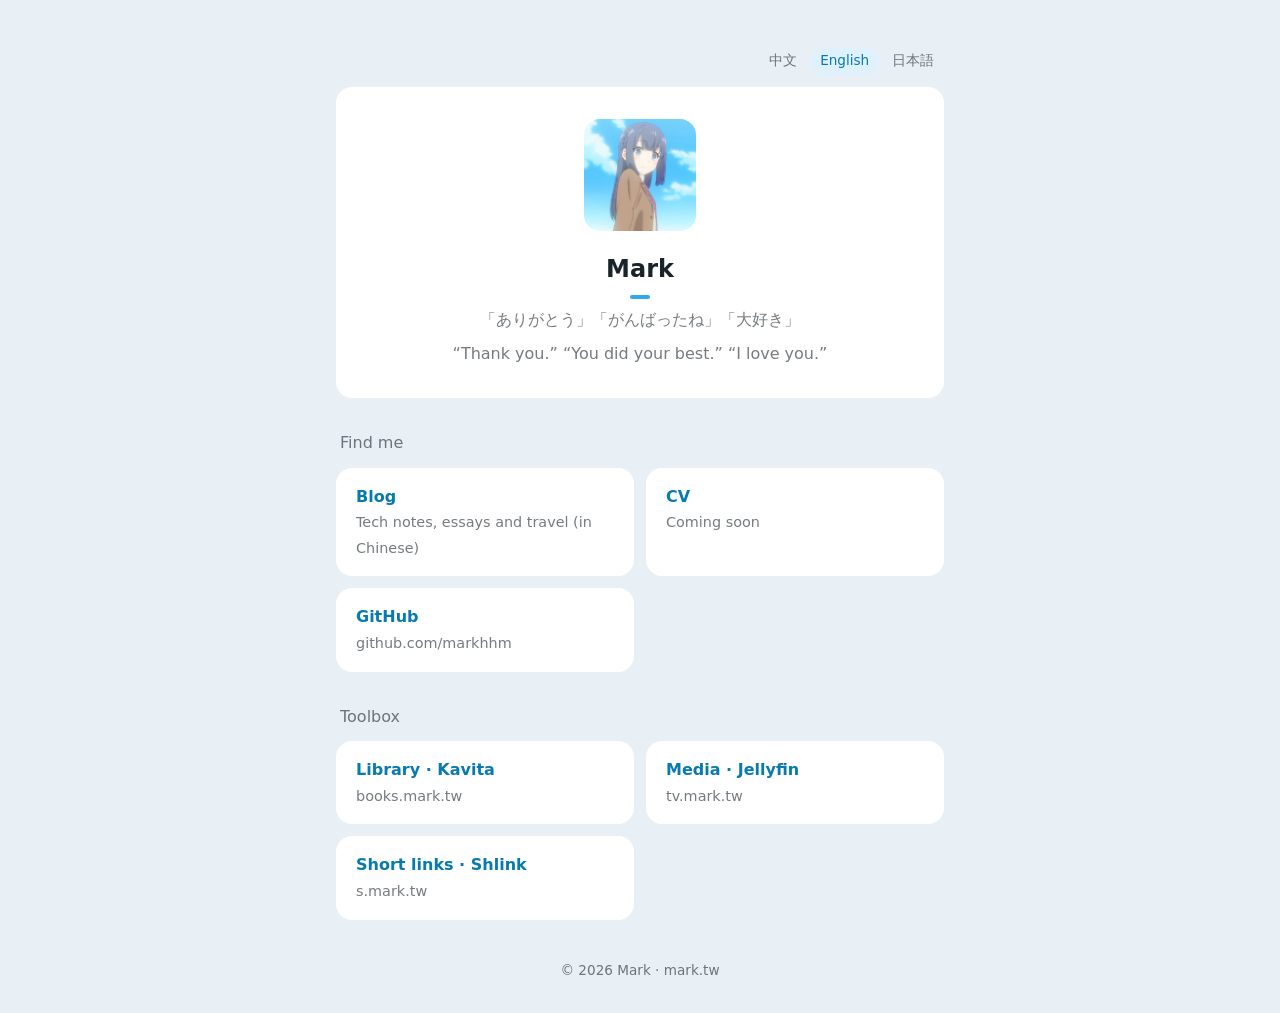
==== index.html @ 5f581c16 "Bio: Shoko's three favorite phrases Co-Authored-By: Claude Opus 5.5 (1M context) <noreply@anthropic." ====
<!doctype html>
<html lang="zh-TW">
<head>
  <meta charset="utf-8">
  <meta name="viewport" content="width=device-width, initial-scale=1">
  <title>Mark</title>
  <meta name="description" content="Mark 的個人頁面：部落格、履歷和工具箱。">
  <link rel="alternate" hreflang="zh-TW" href="https://mark.tw/">
  <link rel="alternate" hreflang="en" href="https://mark.tw/en/">
  <link rel="alternate" hreflang="ja" href="https://mark.tw/ja/">
  <link rel="icon" href="/avatar.png">
  <link rel="stylesheet" href="/style.css">
  <script>
    (function () {
      var saved = null;
      try { saved = localStorage.getItem("lang"); } catch (e) {}
      if (saved) { if (saved !== "zh") location.replace("/" + saved + "/"); return; }
      var l = (navigator.languages && navigator.languages[0] || navigator.language || "").toLowerCase();
      if (l.indexOf("ja") === 0) location.replace("/ja/");
      else if (l && l.indexOf("zh") !== 0) location.replace("/en/");
    })();
  </script>
</head>
<body>
  <main>
    <nav class="lang" aria-label="Language"><a href="/" hreflang="zh-TW" lang="zh-TW" data-lang="zh" aria-current="true">中文</a><a href="/en/" hreflang="en" lang="en" data-lang="en">English</a><a href="/ja/" hreflang="ja" lang="ja" data-lang="ja">日本語</a></nav>
    <section class="profile">
      <img src="/avatar.png" alt="Mark 的頭像" width="112" height="112">
      <h1>Mark</h1>
      <p lang="ja">「ありがとう」「がんばったね」「大好き」</p>
      <p>「謝謝你」「你已經盡力了」「最喜歡你了」</p>
    </section>

    <h2>我在這裡</h2>
    <div class="grid">
      <a class="card" href="https://blog.mark.tw/">
        <strong>部落格 Blog</strong>
        <span>技術筆記、心情隨筆、旅行紀錄</span>
      </a>
      <a class="card" href="/cv/">
        <strong>履歷 CV</strong>
        <span>整理中</span>
      </a>
      <a class="card" href="https://github.com/markhhm">
        <strong>GitHub</strong>
        <span>github.com/markhhm</span>
      </a>
    </div>

    <h2>工具箱</h2>
    <div class="grid">
      <a class="card" href="https://books.mark.tw/">
        <strong>書庫 Kavita</strong>
        <span>books.mark.tw</span>
      </a>
      <a class="card" href="https://tv.mark.tw/">
        <strong>影音 Jellyfin</strong>
        <span>tv.mark.tw</span>
      </a>
      <a class="card" href="https://s.mark.tw/admin/">
        <strong>短網址 Shlink</strong>
        <span>s.mark.tw</span>
      </a>
    </div>

    <footer>© 2026 Mark · mark.tw</footer>
  </main>
  <script>
    document.querySelectorAll(".lang a").forEach(function (a) {
      a.addEventListener("click", function () { try { localStorage.setItem("lang", a.dataset.lang); } catch (e) {} });
    });
  </script>
</body>
</html>
---- style.css ----
/* Colors mirror the blog's Fuwari theme (hue 238, from the avatar) so both sites look like one */
:root {
  --hue: 238;
  --primary: oklch(0.70 0.14 var(--hue));
  --page-bg: oklch(0.95 0.01 var(--hue));
  --card-bg: white;
  --btn-bg: oklch(0.95 0.025 var(--hue));
  --btn-bg-hover: oklch(0.9 0.05 var(--hue));
  --btn-content: oklch(0.55 0.12 var(--hue));
  --text: oklch(0.25 0.02 var(--hue));
  --text-dim: oklch(0.25 0.02 var(--hue) / 0.6);
  --radius: 1rem;
}
@media (prefers-color-scheme: dark) {
  :root {
    --primary: oklch(0.75 0.14 var(--hue));
    --page-bg: oklch(0.16 0.014 var(--hue));
    --card-bg: oklch(0.23 0.015 var(--hue));
    --btn-bg: oklch(0.33 0.035 var(--hue));
    --btn-bg-hover: oklch(0.38 0.04 var(--hue));
    --btn-content: oklch(0.75 0.1 var(--hue));
    --text: oklch(0.95 0.01 var(--hue));
    --text-dim: oklch(0.95 0.01 var(--hue) / 0.6);
  }
}
* { box-sizing: border-box; }
body {
  margin: 0;
  min-height: 100vh;
  background: var(--page-bg);
  color: var(--text);
  font-family: Roboto, system-ui, -apple-system, "PingFang TC", "Noto Sans TC", sans-serif;
  line-height: 1.6;
}
main { max-width: 40rem; margin: 0 auto; padding: 3rem 1rem 2rem; }
.profile {
  background: var(--card-bg);
  border-radius: var(--radius);
  padding: 2rem 1.5rem;
  text-align: center;
}
.profile img { width: 7rem; height: 7rem; border-radius: var(--radius); }
.profile h1 { margin: 0.75rem 0 0.25rem; font-size: 1.5rem; }
.profile h1::after {
  content: ""; display: block; width: 1.25rem; height: 0.25rem;
  margin: 0.4rem auto 0; border-radius: 999px; background: var(--primary);
}
.profile p { margin: 0.5rem 0 0; color: var(--text-dim); }
h2 { font-size: 1rem; margin: 2rem 0.25rem 0.75rem; color: var(--text-dim); font-weight: 500; }
.grid { display: grid; gap: 0.75rem; grid-template-columns: repeat(auto-fit, minmax(14rem, 1fr)); }
.card {
  display: block;
  background: var(--card-bg);
  border-radius: var(--radius);
  padding: 1rem 1.25rem;
  color: inherit;
  text-decoration: none;
  transition: background 0.15s;
}
a.card:hover { background: var(--btn-bg); }
a.card:focus-visible { outline: 2px solid var(--primary); outline-offset: 2px; }
.card strong { display: block; color: var(--btn-content); }
.card span { font-size: 0.9rem; color: var(--text-dim); }
.prose { background: var(--card-bg); border-radius: var(--radius); padding: 1.5rem; }
.prose a { color: var(--btn-content); }
footer { text-align: center; font-size: 0.85rem; color: var(--text-dim); margin-top: 2.5rem; }
.lang { display: flex; justify-content: flex-end; gap: 0.25rem; margin-bottom: 0.75rem; font-size: 0.85rem; }
.lang a { color: var(--text-dim); text-decoration: none; padding: 0.15rem 0.6rem; border-radius: 999px; }
.lang a:hover { background: var(--btn-bg); }
.lang a[aria-current="true"] { background: var(--btn-bg); color: var(--btn-content); }
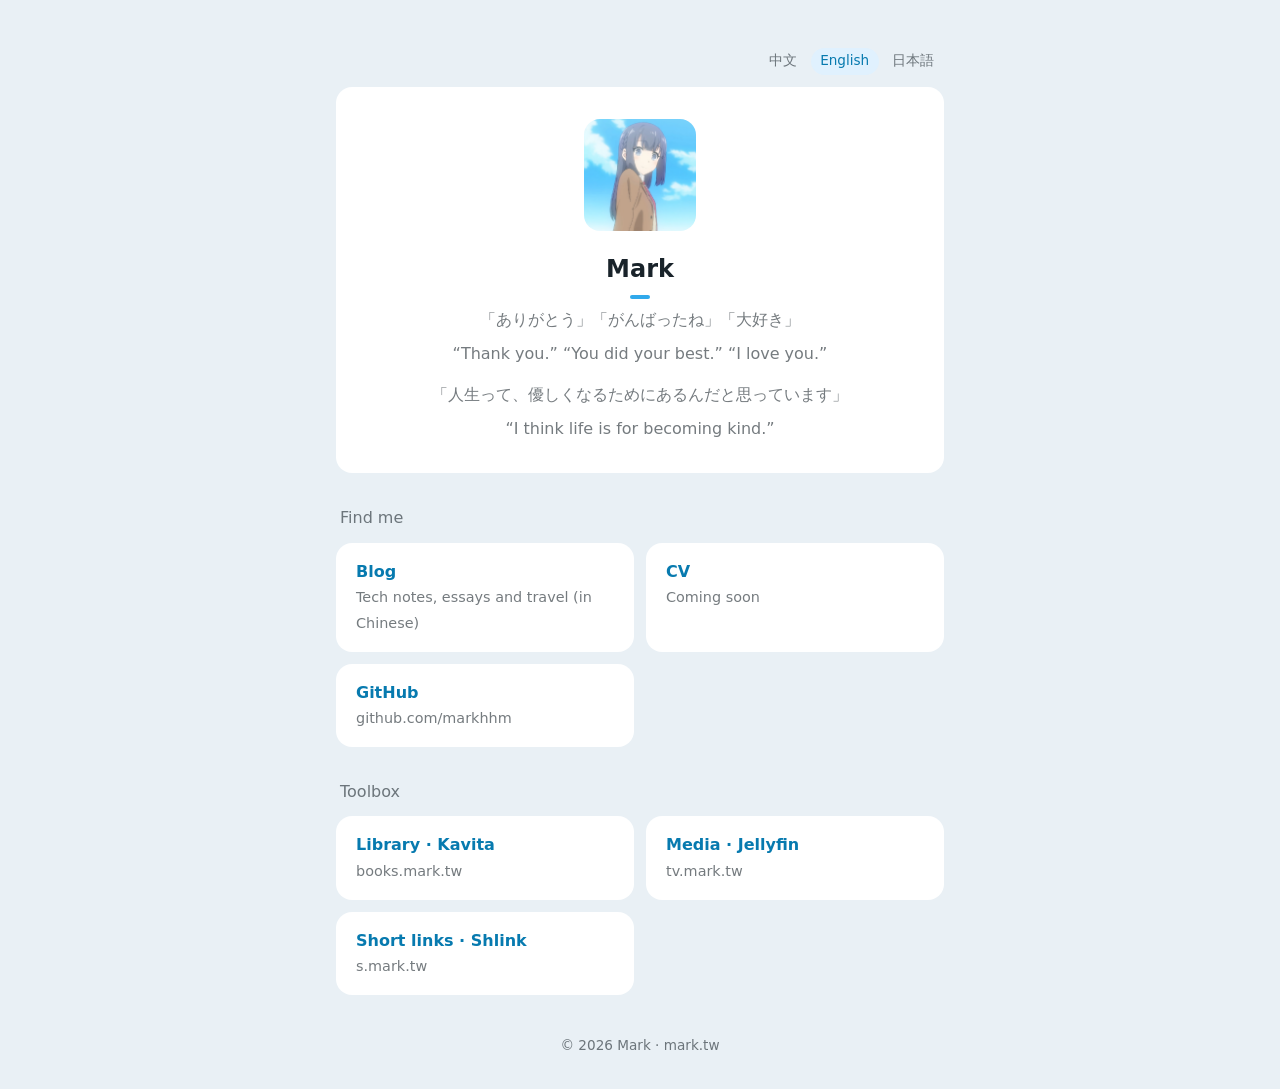
==== commit 5c667ca7: "Bio: add Shoko's 'life is for becoming kind' Co-Authored-By: Claude Opus 5.5 (1M context) <noreply@a" ====
--- a/index.html
+++ b/index.html
@@ -29,6 +29,8 @@
       <h1>Mark</h1>
       <p lang="ja">「ありがとう」「がんばったね」「大好き」</p>
       <p>「謝謝你」「你已經盡力了」「最喜歡你了」</p>
+      <p class="gap" lang="ja">「人生って、優しくなるためにあるんだと思っています」</p>
+      <p>「人生是為了變溫柔而存在」</p>
     </section>
 
     <h2>我在這裡</h2>
--- a/style.css
+++ b/style.css
@@ -46,6 +46,7 @@
   margin: 0.4rem auto 0; border-radius: 999px; background: var(--primary);
 }
 .profile p { margin: 0.5rem 0 0; color: var(--text-dim); }
+.profile p.gap { margin-top: 1rem; }
 h2 { font-size: 1rem; margin: 2rem 0.25rem 0.75rem; color: var(--text-dim); font-weight: 500; }
 .grid { display: grid; gap: 0.75rem; grid-template-columns: repeat(auto-fit, minmax(14rem, 1fr)); }
 .card {
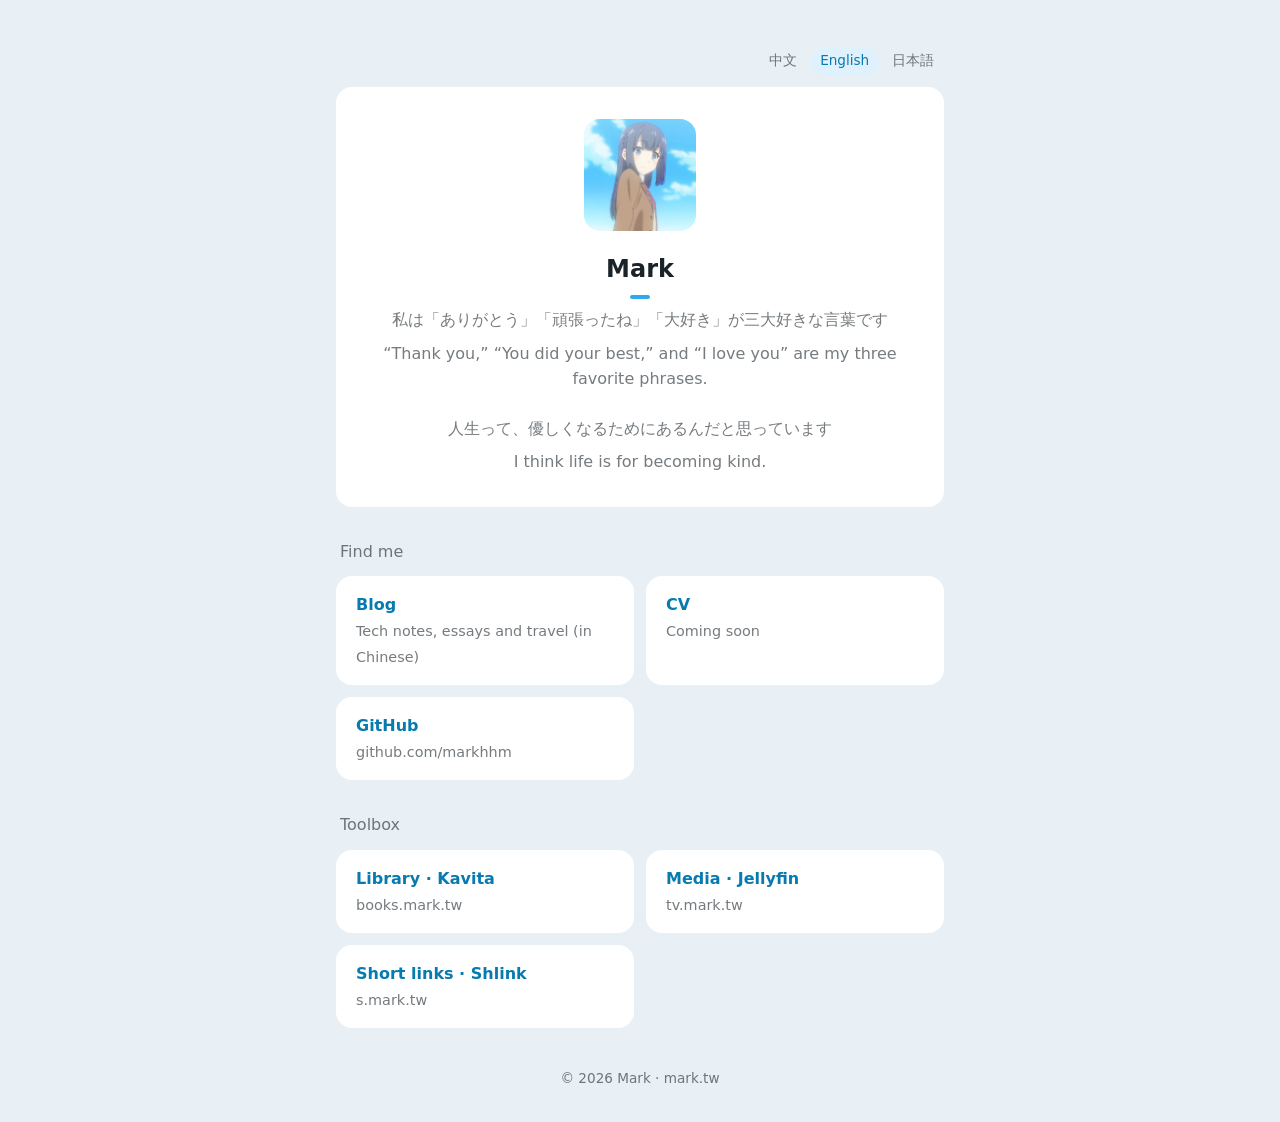
==== commit d1f0e06e: "Bio: Shoko's full sentence with official kanji; consistent quoting Co-Authored-By: Claude Opus 5.5 (" ====
--- a/index.html
+++ b/index.html
@@ -27,10 +27,10 @@
     <section class="profile">
       <img src="/avatar.png" alt="Mark 的頭像" width="112" height="112">
       <h1>Mark</h1>
-      <p lang="ja">「ありがとう」「がんばったね」「大好き」</p>
-      <p>「謝謝你」「你已經盡力了」「最喜歡你了」</p>
-      <p class="gap" lang="ja">「人生って、優しくなるためにあるんだと思っています」</p>
-      <p>「人生是為了變溫柔而存在」</p>
+      <p lang="ja">私は「ありがとう」「頑張ったね」「大好き」が三大好きな言葉です</p>
+      <p>「謝謝你」「你已經盡力了」「最喜歡你了」是我最喜歡的三句話</p>
+      <p class="gap" lang="ja">人生って、優しくなるためにあるんだと思っています</p>
+      <p>人生是為了變溫柔而存在</p>
     </section>
 
     <h2>我在這裡</h2>
--- a/style.css
+++ b/style.css
@@ -46,7 +46,7 @@
   margin: 0.4rem auto 0; border-radius: 999px; background: var(--primary);
 }
 .profile p { margin: 0.5rem 0 0; color: var(--text-dim); }
-.profile p.gap { margin-top: 1rem; }
+.profile p.gap { margin-top: 1.5rem; }
 h2 { font-size: 1rem; margin: 2rem 0.25rem 0.75rem; color: var(--text-dim); font-weight: 500; }
 .grid { display: grid; gap: 0.75rem; grid-template-columns: repeat(auto-fit, minmax(14rem, 1fr)); }
 .card {
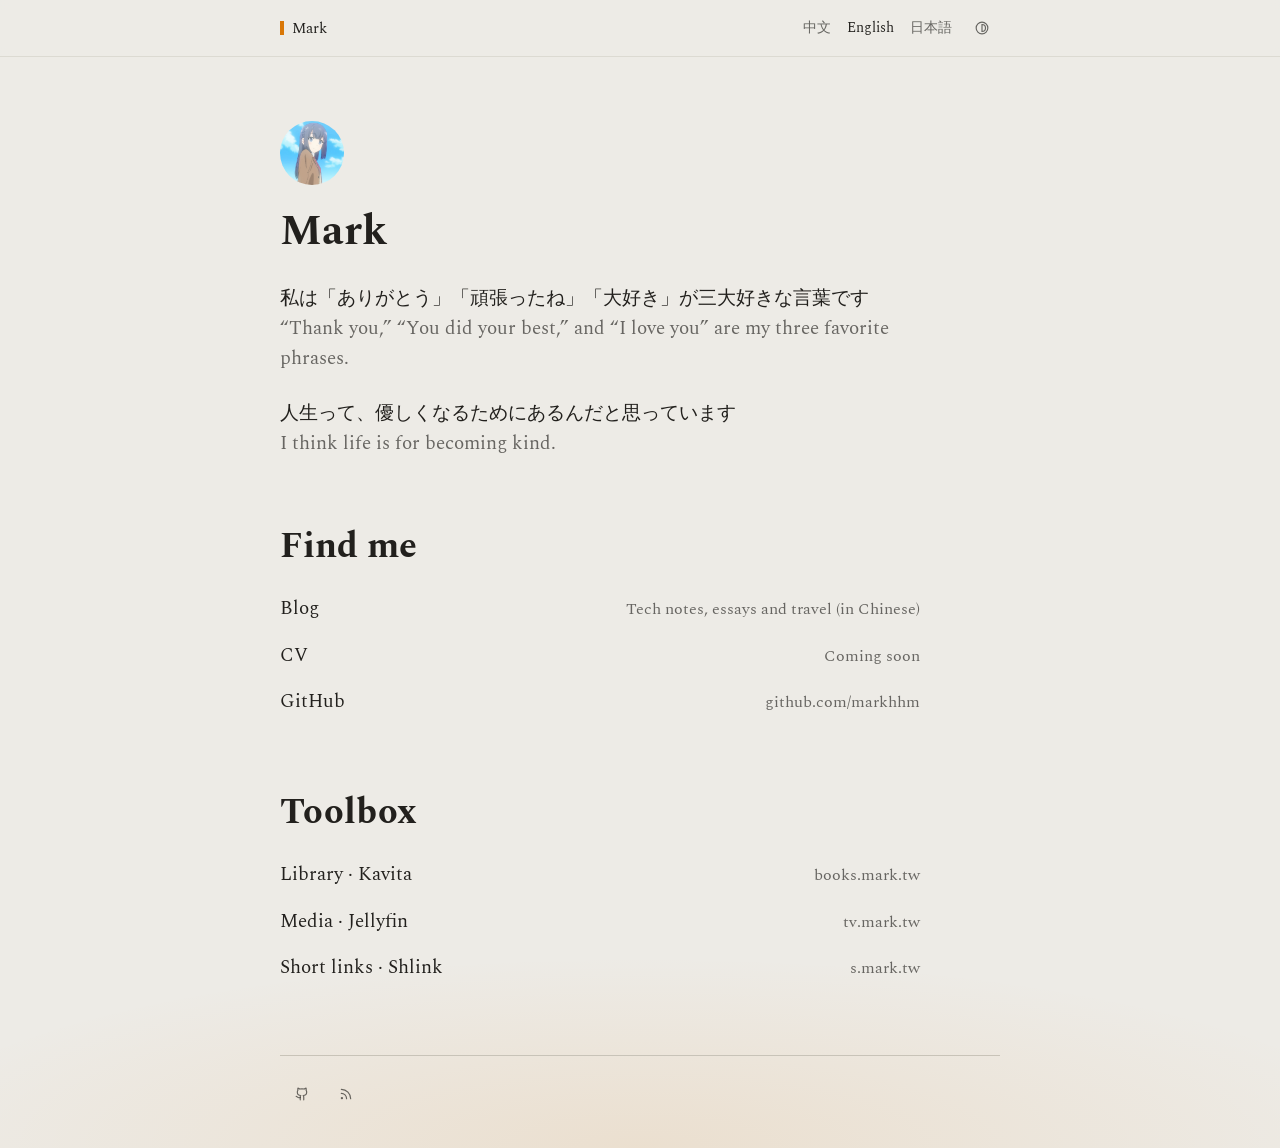
==== commit 1c2ee598: "Restyle to match the blog (thelingwu.com look) - Spectral + ChangMing Serif TC (Japanese mincho for " ====
--- a/index.html
+++ b/index.html
@@ -9,7 +9,10 @@
   <link rel="alternate" hreflang="en" href="https://mark.tw/en/">
   <link rel="alternate" hreflang="ja" href="https://mark.tw/ja/">
   <link rel="icon" href="/avatar.png">
+  <link rel="stylesheet" href="https://fonts.googleapis.com/css2?family=Spectral:ital,wght@0,400;0,700;1,400&display=swap">
+  <link rel="stylesheet" href="https://changming.yblog.org/fonts/1.2.1/changming.css">
   <link rel="stylesheet" href="/style.css">
+  <script>try { var t = localStorage.getItem("theme"); if (t) document.documentElement.dataset.theme = t; } catch (e) {}</script>
   <script>
     (function () {
       var saved = null;
@@ -22,10 +25,16 @@
   </script>
 </head>
 <body>
-  <main>
-    <nav class="lang" aria-label="Language"><a href="/" hreflang="zh-TW" lang="zh-TW" data-lang="zh" aria-current="true">中文</a><a href="/en/" hreflang="en" lang="en" data-lang="en">English</a><a href="/ja/" hreflang="ja" lang="ja" data-lang="ja">日本語</a></nav>
+  <header class="site">
+    <div class="wrap">
+      <a class="brand" href="/">Mark</a>
+      <nav class="lang" aria-label="Language"><a href="/" hreflang="zh-TW" lang="zh-TW" data-lang="zh" aria-current="true">中文</a><a href="/en/" hreflang="en" lang="en" data-lang="en">English</a><a href="/ja/" hreflang="ja" lang="ja" data-lang="ja">日本語</a></nav>
+      <button class="theme" type="button" aria-label="切換深淺色"><svg width="14" height="14" viewBox="0 0 24 24" fill="none" stroke="currentColor" stroke-width="2" aria-hidden="true"><circle cx="12" cy="12" r="10"/><path d="M12 18a6 6 0 0 0 0-12v12z"/></svg></button>
+    </div>
+  </header>
+  <main class="wrap">
     <section class="profile">
-      <img src="/avatar.png" alt="Mark 的頭像" width="112" height="112">
+      <img src="/avatar.png" alt="Mark 的頭像" width="64" height="64">
       <h1>Mark</h1>
       <p lang="ja">私は「ありがとう」「頑張ったね」「大好き」が三大好きな言葉です</p>
       <p>「謝謝你」「你已經盡力了」「最喜歡你了」是我最喜歡的三句話</p>
@@ -34,43 +43,33 @@
     </section>
 
     <h2>我在這裡</h2>
-    <div class="grid">
-      <a class="card" href="https://blog.mark.tw/">
-        <strong>部落格 Blog</strong>
-        <span>技術筆記、心情隨筆、旅行紀錄</span>
-      </a>
-      <a class="card" href="/cv/">
-        <strong>履歷 CV</strong>
-        <span>整理中</span>
-      </a>
-      <a class="card" href="https://github.com/markhhm">
-        <strong>GitHub</strong>
-        <span>github.com/markhhm</span>
-      </a>
-    </div>
+    <ul class="rows">
+      <li><a href="https://blog.mark.tw/">部落格 Blog<span>技術筆記、心情隨筆、旅行紀錄</span></a></li>
+      <li><a href="/cv/">履歷 CV<span>整理中</span></a></li>
+      <li><a href="https://github.com/markhhm">GitHub<span>github.com/markhhm</span></a></li>
+    </ul>
 
     <h2>工具箱</h2>
-    <div class="grid">
-      <a class="card" href="https://books.mark.tw/">
-        <strong>書庫 Kavita</strong>
-        <span>books.mark.tw</span>
-      </a>
-      <a class="card" href="https://tv.mark.tw/">
-        <strong>影音 Jellyfin</strong>
-        <span>tv.mark.tw</span>
-      </a>
-      <a class="card" href="https://s.mark.tw/admin/">
-        <strong>短網址 Shlink</strong>
-        <span>s.mark.tw</span>
-      </a>
-    </div>
-
-    <footer>© 2026 Mark · mark.tw</footer>
+    <ul class="rows">
+      <li><a href="https://books.mark.tw/">書庫 Kavita<span>books.mark.tw</span></a></li>
+      <li><a href="https://tv.mark.tw/">影音 Jellyfin<span>tv.mark.tw</span></a></li>
+      <li><a href="https://s.mark.tw/admin/">短網址 Shlink<span>s.mark.tw</span></a></li>
+    </ul>
   </main>
+  <footer class="wrap">
+    <a href="https://github.com/markhhm" aria-label="GitHub"><svg width="14" height="14" viewBox="0 0 24 24" fill="none" stroke="currentColor" stroke-width="2" stroke-linecap="round" stroke-linejoin="round" aria-hidden="true"><path d="M15 22v-4a4.8 4.8 0 0 0-1-3.5c3 0 6-2 6-5.5.08-1.25-.27-2.48-1-3.5.28-1.15.28-2.35 0-3.5 0 0-1 0-3 1.5-2.64-.5-5.36-.5-8 0C6 2 5 2 5 2c-.3 1.15-.3 2.35 0 3.5A5.403 5.403 0 0 0 4 9c0 3.5 3 5.5 6 5.5-.39.49-.68 1.05-.85 1.65-.17.6-.22 1.23-.15 1.85v4"/><path d="M9 18c-4.51 2-5-2-7-2"/></svg></a>
+    <a href="https://blog.mark.tw/rss.xml" aria-label="RSS"><svg width="14" height="14" viewBox="0 0 24 24" fill="none" stroke="currentColor" stroke-width="2" stroke-linecap="round" stroke-linejoin="round" aria-hidden="true"><path d="M4 11a9 9 0 0 1 9 9"/><path d="M4 4a16 16 0 0 1 16 16"/><circle cx="5" cy="19" r="1"/></svg></a>
+  </footer>
   <script>
     document.querySelectorAll(".lang a").forEach(function (a) {
       a.addEventListener("click", function () { try { localStorage.setItem("lang", a.dataset.lang); } catch (e) {} });
     });
+    document.querySelector(".theme").addEventListener("click", function () {
+      var r = document.documentElement;
+      var dark = r.dataset.theme ? r.dataset.theme === "dark" : matchMedia("(prefers-color-scheme: dark)").matches;
+      r.dataset.theme = dark ? "light" : "dark";
+      try { localStorage.setItem("theme", r.dataset.theme); } catch (e) {}
+    });
   </script>
 </body>
 </html>
--- a/style.css
+++ b/style.css
@@ -1,71 +1,112 @@
-/* Colors mirror the blog's Fuwari theme (hue 238, from the avatar) so both sites look like one */
+/* Type, colours and measure follow thelingwu.com, shared with blog.mark.tw so both read as one site */
 :root {
-  --hue: 238;
-  --primary: oklch(0.70 0.14 var(--hue));
-  --page-bg: oklch(0.95 0.01 var(--hue));
-  --card-bg: white;
-  --btn-bg: oklch(0.95 0.025 var(--hue));
-  --btn-bg-hover: oklch(0.9 0.05 var(--hue));
-  --btn-content: oklch(0.55 0.12 var(--hue));
-  --text: oklch(0.25 0.02 var(--hue));
-  --text-dim: oklch(0.25 0.02 var(--hue) / 0.6);
-  --radius: 1rem;
+  color-scheme: light;
+  --bg: #EDEBE6;
+  --line: #C8C3B8;
+  --text: #22201D;
+  --mute: rgba(34, 32, 29, .66);
+  --accent: #D97706;
+  --accent-ink: #9A3412; /* accent dark enough for small text and focus rings on light */
+  --lh: 1.85;
+  --ls: normal;
 }
 @media (prefers-color-scheme: dark) {
-  :root {
-    --primary: oklch(0.75 0.14 var(--hue));
-    --page-bg: oklch(0.16 0.014 var(--hue));
-    --card-bg: oklch(0.23 0.015 var(--hue));
-    --btn-bg: oklch(0.33 0.035 var(--hue));
-    --btn-bg-hover: oklch(0.38 0.04 var(--hue));
-    --btn-content: oklch(0.75 0.1 var(--hue));
-    --text: oklch(0.95 0.01 var(--hue));
-    --text-dim: oklch(0.95 0.01 var(--hue) / 0.6);
+  :root:not([data-theme="light"]) {
+    color-scheme: dark;
+    --bg: #161413; --line: #2C2A28; --text: #D9D4CB; --mute: rgba(217, 212, 203, .62);
+    --accent-ink: #D97706; --lh: 1.9; --ls: .01em;
   }
 }
+:root[data-theme="dark"] {
+  color-scheme: dark;
+  --bg: #161413; --line: #2C2A28; --text: #D9D4CB; --mute: rgba(217, 212, 203, .62);
+  --accent-ink: #D97706; --lh: 1.9; --ls: .01em;
+}
+
 * { box-sizing: border-box; }
 body {
+  position: relative;
+  min-height: 100vh;
   margin: 0;
-  min-height: 100vh;
-  background: var(--page-bg);
+  background: var(--bg);
   color: var(--text);
-  font-family: Roboto, system-ui, -apple-system, "PingFang TC", "Noto Sans TC", sans-serif;
-  line-height: 1.6;
+  font: 400 17px/var(--lh) "Spectral", "ChangMing Serif TC", "Hiragino Mincho ProN", "Yu Mincho", "Noto Serif JP", serif;
+  letter-spacing: var(--ls);
 }
-main { max-width: 40rem; margin: 0 auto; padding: 3rem 1rem 2rem; }
-.profile {
-  background: var(--card-bg);
-  border-radius: var(--radius);
-  padding: 2rem 1.5rem;
-  text-align: center;
+/* ChangMing has no kana, and Japanese kanji should take Japanese forms */
+:lang(ja) { font-family: "Spectral", "Hiragino Mincho ProN", "Yu Mincho", "Noto Serif JP", "ChangMing Serif TC", serif; }
+html:lang(en) body { font-size: 19px; line-height: 1.6; letter-spacing: normal; }
+@media (max-width: 640px) {
+  body { font-size: 16px; }
+  html:lang(en) body { font-size: 17px; }
 }
-.profile img { width: 7rem; height: 7rem; border-radius: var(--radius); }
-.profile h1 { margin: 0.75rem 0 0.25rem; font-size: 1.5rem; }
-.profile h1::after {
-  content: ""; display: block; width: 1.25rem; height: 0.25rem;
-  margin: 0.4rem auto 0; border-radius: 999px; background: var(--primary);
+/* ambient glow near the page bottom */
+body::after {
+  content: ""; position: absolute; z-index: -1; left: 0; right: 0; bottom: 0; height: 24rem;
+  background: radial-gradient(ellipse 60% 50% at 50% 100%, rgb(217 119 6 / .1), transparent);
+  pointer-events: none;
 }
-.profile p { margin: 0.5rem 0 0; color: var(--text-dim); }
+button { font: inherit; letter-spacing: inherit; }
+:focus-visible { outline: 2px solid var(--accent-ink); outline-offset: 2px; border-radius: 2px; }
+
+.wrap { width: min(100% - 48px, 45rem); margin-inline: auto; }
+
+.site {
+  position: sticky; top: 0; z-index: 10;
+  background: var(--bg);
+  background: color-mix(in srgb, var(--bg) 80%, transparent);
+  -webkit-backdrop-filter: blur(4px);
+  backdrop-filter: blur(4px);
+  border-bottom: 1px solid color-mix(in srgb, var(--line) 45%, transparent);
+}
+.site .wrap { display: flex; align-items: center; height: 56px; line-height: 1; }
+.brand { display: inline-flex; align-items: center; gap: 8px; margin-right: auto; font-size: 15px; color: var(--text); text-decoration: none; }
+.brand::before { content: ""; width: 4px; height: 14px; background: var(--accent); }
+.lang { display: flex; }
+.lang a, .theme {
+  display: inline-flex; align-items: center; justify-content: center; min-height: 36px; padding: 0 8px;
+  font-size: 14px; color: var(--mute); text-decoration: none; background: none; border: 0; cursor: pointer;
+  transition: color .15s;
+}
+.lang a:hover, .lang a[aria-current="true"], .theme:hover { color: var(--text); }
+.theme { min-width: 36px; margin-left: 4px; }
+
+main { padding-top: 4rem; }
+main > * { max-width: 36rem; }
+html:lang(en) main > * { max-width: 40rem; }
+h1, h2 { font-weight: 700; line-height: 1.3; }
+h1 { font-size: clamp(34px, 6vw, 42px); margin: 0 0 1.5rem; }
+h2 { font-size: clamp(30px, 5vw, 36px); margin: 4rem 0 1rem; }
+:lang(zh) em { font-style: normal; font-weight: 700; }
+
+.profile img { display: block; width: 64px; height: 64px; margin-bottom: 1.25rem; border-radius: 50%; }
+.profile p { margin: 0; }
+.profile p:not(:lang(ja)) { color: var(--mute); } /* translations sit under the Japanese originals */
 .profile p.gap { margin-top: 1.5rem; }
-h2 { font-size: 1rem; margin: 2rem 0.25rem 0.75rem; color: var(--text-dim); font-weight: 500; }
-.grid { display: grid; gap: 0.75rem; grid-template-columns: repeat(auto-fit, minmax(14rem, 1fr)); }
-.card {
-  display: block;
-  background: var(--card-bg);
-  border-radius: var(--radius);
-  padding: 1rem 1.25rem;
-  color: inherit;
-  text-decoration: none;
-  transition: background 0.15s;
+
+.rows { margin: 0; padding: 0; list-style: none; }
+.rows a {
+  position: relative; display: flex; flex-wrap: wrap; align-items: baseline; justify-content: space-between; gap: 0 1rem;
+  padding: .5rem 0; color: inherit; text-decoration: none;
 }
-a.card:hover { background: var(--btn-bg); }
-a.card:focus-visible { outline: 2px solid var(--primary); outline-offset: 2px; }
-.card strong { display: block; color: var(--btn-content); }
-.card span { font-size: 0.9rem; color: var(--text-dim); }
-.prose { background: var(--card-bg); border-radius: var(--radius); padding: 1.5rem; }
-.prose a { color: var(--btn-content); }
-footer { text-align: center; font-size: 0.85rem; color: var(--text-dim); margin-top: 2.5rem; }
-.lang { display: flex; justify-content: flex-end; gap: 0.25rem; margin-bottom: 0.75rem; font-size: 0.85rem; }
-.lang a { color: var(--text-dim); text-decoration: none; padding: 0.15rem 0.6rem; border-radius: 999px; }
-.lang a:hover { background: var(--btn-bg); }
-.lang a[aria-current="true"] { background: var(--btn-bg); color: var(--btn-content); }
+.rows a::before {
+  content: ""; position: absolute; left: -12px; top: .7em; bottom: .7em; width: 3px;
+  background: var(--accent); opacity: 0; transition: opacity .15s;
+}
+.rows span { font-size: .85em; color: var(--mute); transition: color .15s; }
+.rows a:hover::before, .rows a:focus-visible::before { opacity: 1; }
+.rows a:hover span, .rows a:focus-visible span { color: var(--text); }
+
+.prose a {
+  color: inherit; text-decoration: underline; text-decoration-color: var(--line);
+  text-underline-offset: 3px; transition: text-decoration-color .15s;
+}
+.prose a:hover { text-decoration-color: var(--accent); }
+
+footer { display: flex; margin-top: 4rem; padding: 1rem 0 2rem; border-top: 1px solid var(--line); }
+footer a { display: grid; place-items: center; width: 44px; height: 44px; color: var(--mute); transition: color .15s; }
+footer a:hover { color: var(--text); }
+
+@media (prefers-reduced-motion: reduce) {
+  * { transition: none !important; }
+}
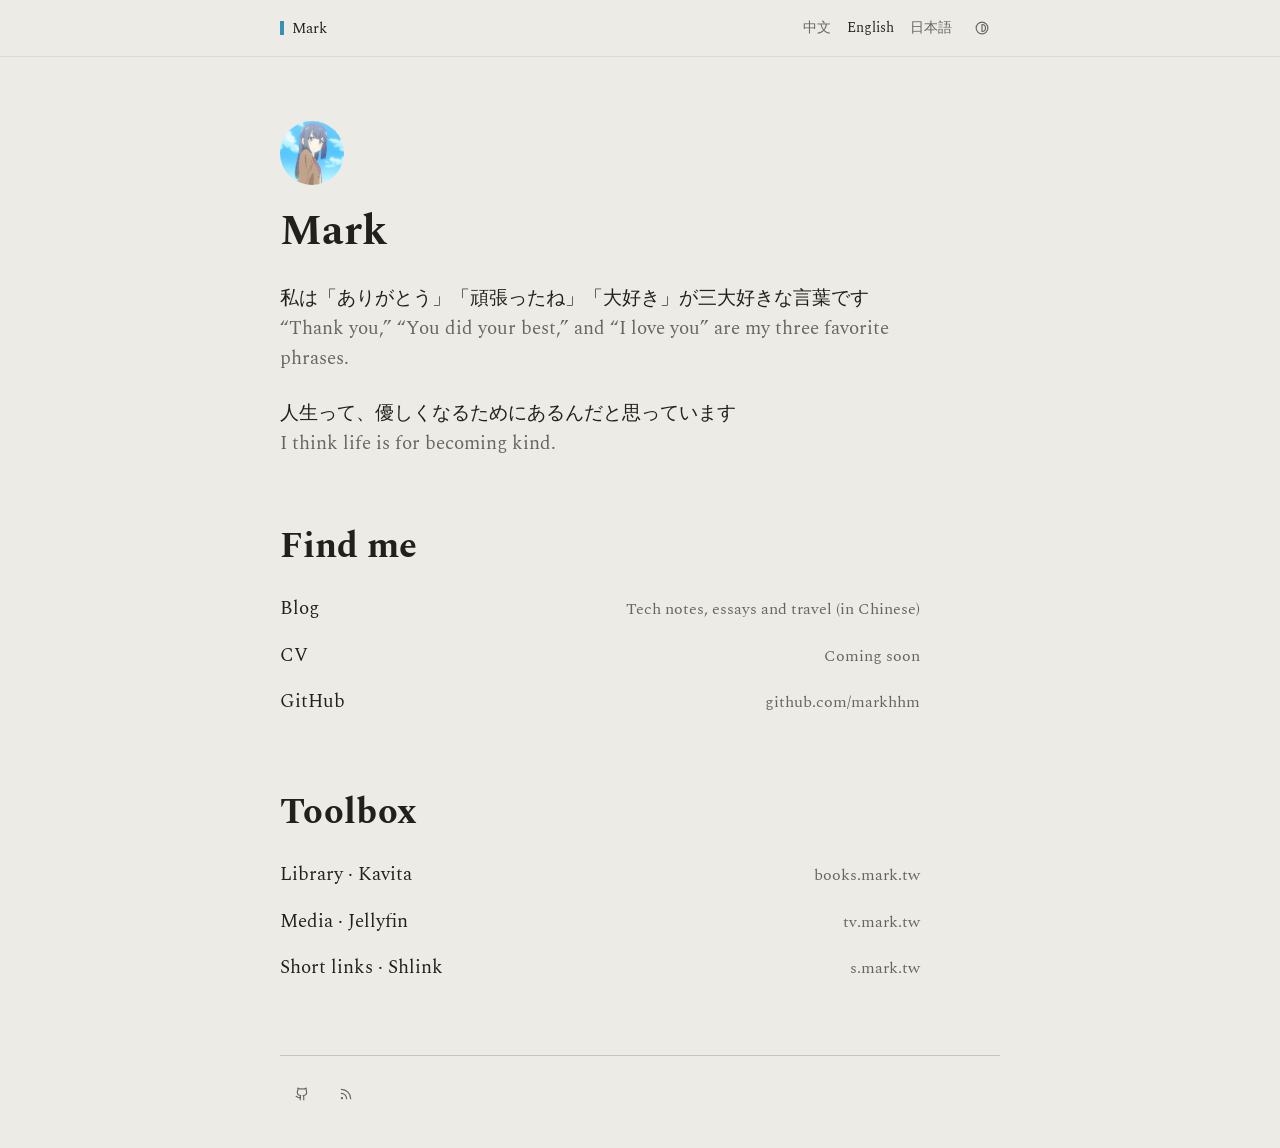
==== commit d38ef1b9: "Canonical mark.tw links; github.io and www mirrors redirect to mark.tw - Every page declares its mar" ====
--- a/index.html
+++ b/index.html
@@ -5,13 +5,13 @@
   <meta name="viewport" content="width=device-width, initial-scale=1">
   <title>Mark</title>
   <meta name="description" content="Mark 的個人頁面：部落格、履歷和工具箱。">
+  <link rel="canonical" href="https://mark.tw/">
+  <!-- Mirrors (markhhm.github.io, www) send visitors to mark.tw; Cloudflare previews and local files stay put -->
+  <script>if (/(^|\.)github\.io$|^www\.mark\.tw$/.test(location.hostname)) location.replace("https://mark.tw" + location.pathname + location.search + location.hash)</script>
   <link rel="alternate" hreflang="zh-TW" href="https://mark.tw/">
   <link rel="alternate" hreflang="en" href="https://mark.tw/en/">
   <link rel="alternate" hreflang="ja" href="https://mark.tw/ja/">
   <link rel="icon" href="/avatar.png">
-  <link rel="stylesheet" href="https://fonts.googleapis.com/css2?family=Spectral:ital,wght@0,400;0,700;1,400&display=swap">
-  <link rel="stylesheet" href="https://changming.yblog.org/fonts/1.2.1/changming.css">
-  <link rel="stylesheet" href="/style.css">
   <script>try { var t = localStorage.getItem("theme"); if (t) document.documentElement.dataset.theme = t; } catch (e) {}</script>
   <script>
     (function () {
@@ -23,6 +23,9 @@
       else if (l && l.indexOf("zh") !== 0) location.replace("/en/");
     })();
   </script>
+  <link rel="stylesheet" href="https://fonts.googleapis.com/css2?family=Spectral:ital,wght@0,400;0,700;1,400&display=swap">
+  <link rel="stylesheet" href="https://changming.yblog.org/fonts/1.2.1/changming.css">
+  <link rel="stylesheet" href="/style.css">
 </head>
 <body>
   <header class="site">
--- a/style.css
+++ b/style.css
@@ -5,8 +5,8 @@
   --line: #C8C3B8;
   --text: #22201D;
   --mute: rgba(34, 32, 29, .66);
-  --accent: #D97706;
-  --accent-ink: #9A3412; /* accent dark enough for small text and focus rings on light */
+  --accent: #3A8FB7; /* 千草 chigusa: avatar-sky hue, muted like ink on paper */
+  --accent-ink: #006284; /* 縹 hanada: dark enough for small text and focus rings on light */
   --lh: 1.85;
   --ls: normal;
 }
@@ -14,13 +14,13 @@
   :root:not([data-theme="light"]) {
     color-scheme: dark;
     --bg: #161413; --line: #2C2A28; --text: #D9D4CB; --mute: rgba(217, 212, 203, .62);
-    --accent-ink: #D97706; --lh: 1.9; --ls: .01em;
+    --accent: #7DB9DE; --accent-ink: #7DB9DE; /* 勿忘草 wasurenagusa */ --lh: 1.9; --ls: .01em;
   }
 }
 :root[data-theme="dark"] {
   color-scheme: dark;
   --bg: #161413; --line: #2C2A28; --text: #D9D4CB; --mute: rgba(217, 212, 203, .62);
-  --accent-ink: #D97706; --lh: 1.9; --ls: .01em;
+  --accent: #7DB9DE; --accent-ink: #7DB9DE; /* 勿忘草 wasurenagusa */ --lh: 1.9; --ls: .01em;
 }
 
 * { box-sizing: border-box; }
@@ -39,12 +39,6 @@
 @media (max-width: 640px) {
   body { font-size: 16px; }
   html:lang(en) body { font-size: 17px; }
-}
-/* ambient glow near the page bottom */
-body::after {
-  content: ""; position: absolute; z-index: -1; left: 0; right: 0; bottom: 0; height: 24rem;
-  background: radial-gradient(ellipse 60% 50% at 50% 100%, rgb(217 119 6 / .1), transparent);
-  pointer-events: none;
 }
 button { font: inherit; letter-spacing: inherit; }
 :focus-visible { outline: 2px solid var(--accent-ink); outline-offset: 2px; border-radius: 2px; }
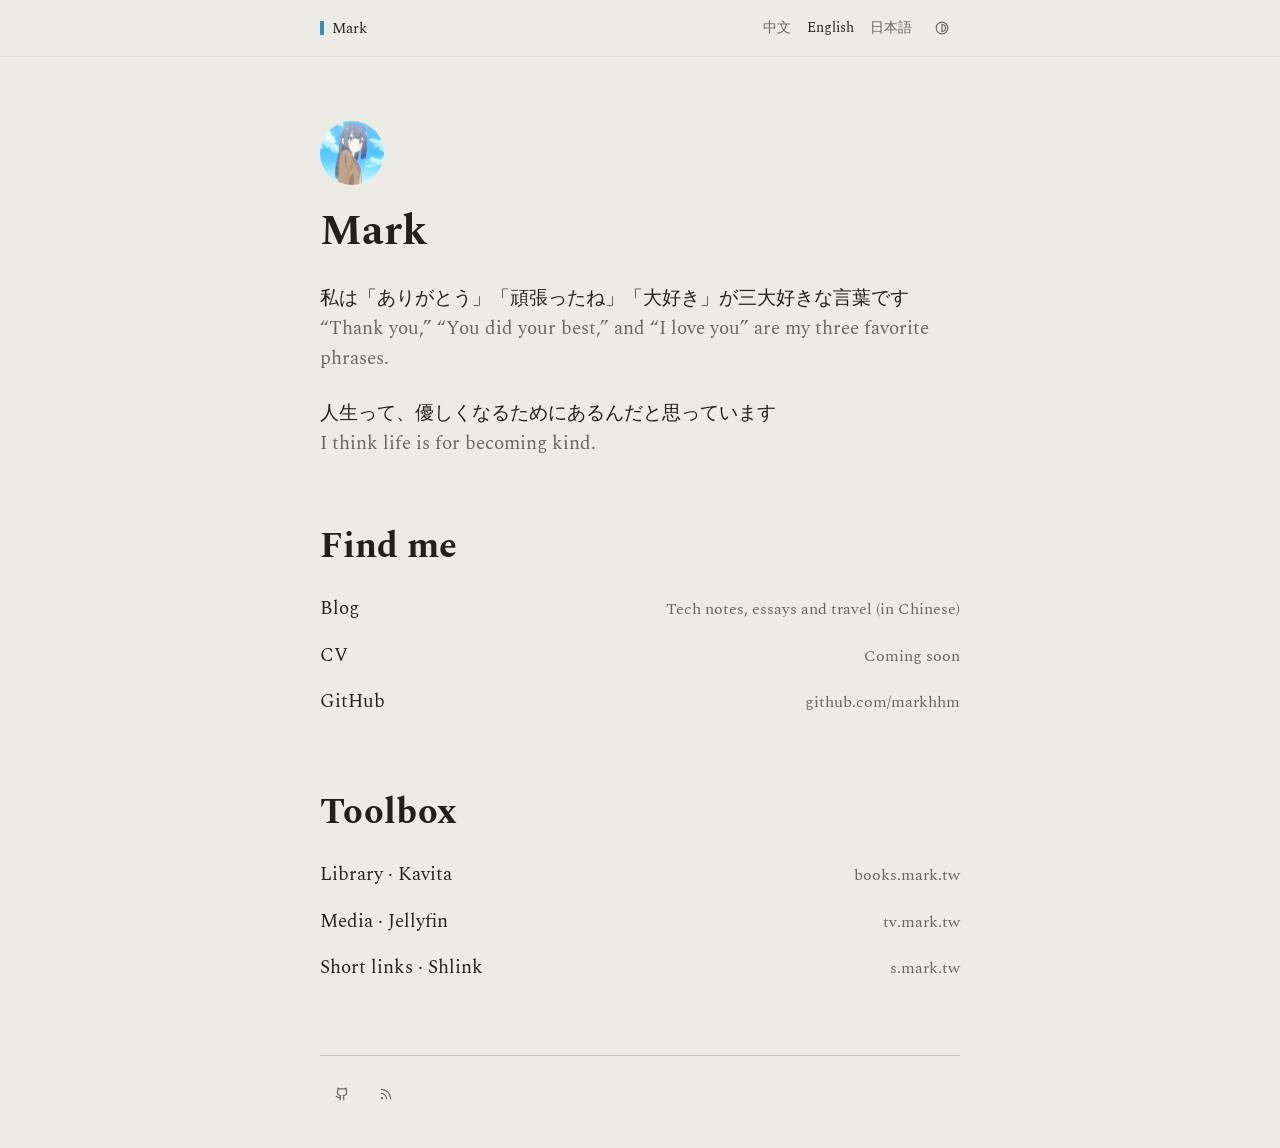
==== commit a2a54914: "Header, main and footer share the reading width, so the right edge lines up Co-Authored-By: Claude O" ====
--- a/index.html
+++ b/index.html
@@ -25,7 +25,7 @@
   </script>
   <link rel="stylesheet" href="https://fonts.googleapis.com/css2?family=Spectral:ital,wght@0,400;0,700;1,400&display=swap">
   <link rel="stylesheet" href="https://changming.yblog.org/fonts/1.2.1/changming.css">
-  <link rel="stylesheet" href="/style.css">
+  <link rel="stylesheet" href="/style.css?v=5c0c2beb">
 </head>
 <body>
   <header class="site">
--- a/style.css
+++ b/style.css
@@ -43,7 +43,8 @@
 button { font: inherit; letter-spacing: inherit; }
 :focus-visible { outline: 2px solid var(--accent-ink); outline-offset: 2px; border-radius: 2px; }
 
-.wrap { width: min(100% - 48px, 45rem); margin-inline: auto; }
+.wrap { width: min(100% - 48px, 36rem); margin-inline: auto; } /* header, main and footer share the reading measure, so their right edges line up */
+html:lang(en) .wrap { width: min(100% - 48px, 40rem); }
 
 .site {
   position: sticky; top: 0; z-index: 10;
@@ -66,8 +67,6 @@
 .theme { min-width: 36px; margin-left: 4px; }
 
 main { padding-top: 4rem; }
-main > * { max-width: 36rem; }
-html:lang(en) main > * { max-width: 40rem; }
 h1, h2 { font-weight: 700; line-height: 1.3; }
 h1 { font-size: clamp(34px, 6vw, 42px); margin: 0 0 1.5rem; }
 h2 { font-size: clamp(30px, 5vw, 36px); margin: 4rem 0 1rem; }
